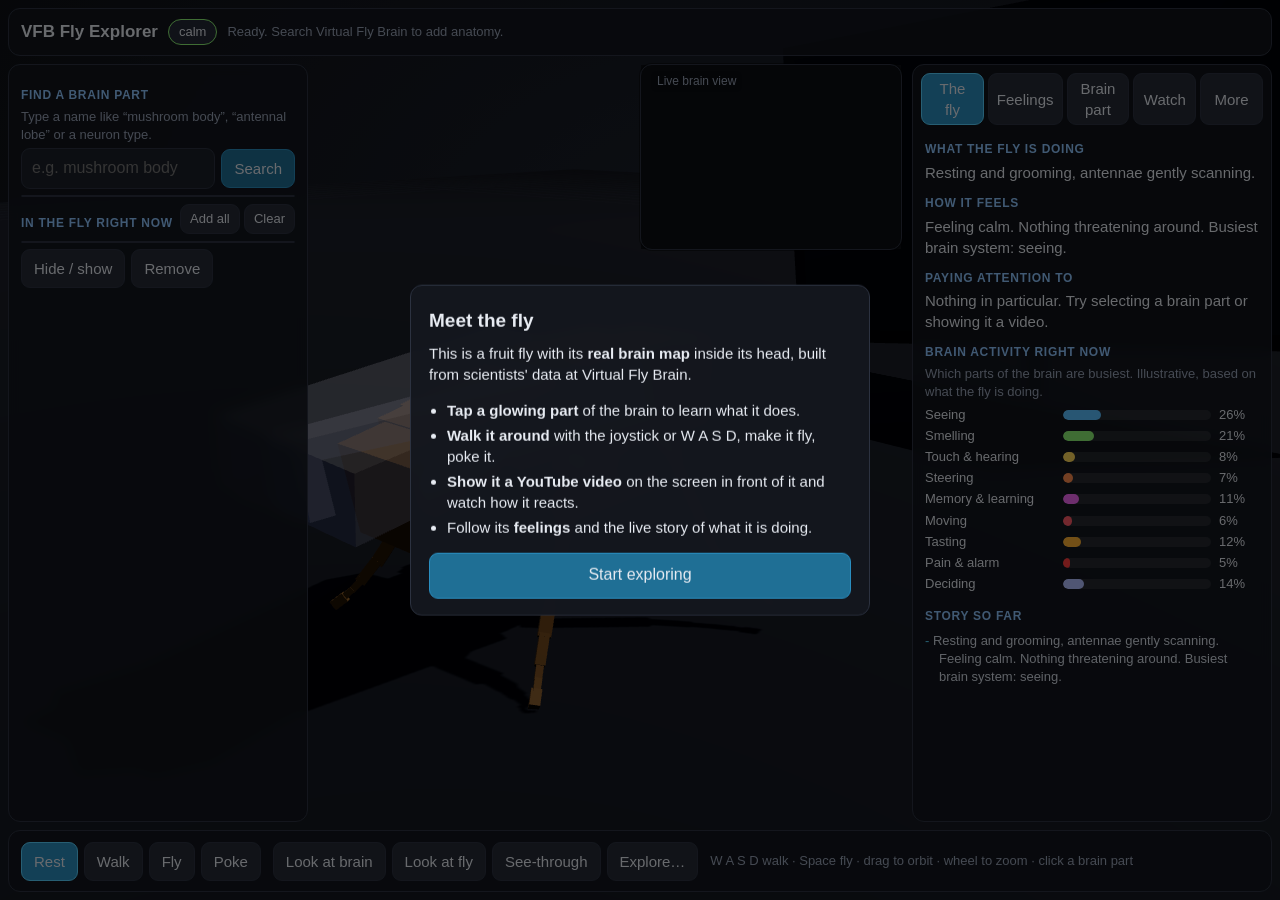
==== web/index.html @ 9fe4135d "Browser-first web app (Three.js), feelings gauges, video screen in 3D, fly's-eye view The web build " ====
<!doctype html>
<html lang="en">
<head>
<meta charset="utf-8">
<meta name="viewport" content="width=device-width, initial-scale=1, viewport-fit=cover, user-scalable=no">
<meta name="description" content="Explore a fruit fly's real brain map inside a walking, flying 3D fly. Show it a video and watch how it reacts.">
<meta name="theme-color" content="#12151c">
<title>VFB Fly Explorer</title>
<link rel="stylesheet" href="styles.css">
<link rel="icon" href="data:image/svg+xml,%3Csvg xmlns='http://www.w3.org/2000/svg' viewBox='0 0 128 128'%3E%3Crect width='128' height='128' rx='24' fill='%231d2330'/%3E%3Cellipse cx='64' cy='70' rx='22' ry='30' fill='%239a6a2c'/%3E%3Ccircle cx='64' cy='38' r='16' fill='%238a5a22'/%3E%3Ccircle cx='55' cy='35' r='6' fill='%23b23a2a'/%3E%3Ccircle cx='73' cy='35' r='6' fill='%23b23a2a'/%3E%3Ccircle cx='64' cy='40' r='7' fill='%2357d2ff'/%3E%3C/svg%3E">
<script type="importmap">
{"imports": {"three": "./vendor/three/three.module.min.js", "three/addons/": "./vendor/three/addons/"}}
</script>
<script>
window.VFB_CONFIG = {
  apiBase: new URLSearchParams(location.search).get('api') || 'https://vfb-fly-explorer-api.onrender.com',
  dataBase: 'data/'
};
</script>
</head>
<body>
<div id="css3d"></div>
<canvas id="gl"></canvas>

<div id="ui">
  <header id="topbar">
    <span class="title">VFB Fly Explorer</span>
    <span id="feeling-chip" class="chip">…</span>
    <span id="status"></span>
  </header>

  <div id="pip" title="Tap to look at the brain up close">
    <span class="pip-label">Live brain view</span>
  </div>

  <aside id="left" class="panel"></aside>

  <section id="panel" class="panel">
    <nav id="tabs">
      <button data-tab="fly">The fly</button>
      <button data-tab="feelings">Feelings</button>
      <button data-tab="brain">Brain part</button>
      <button data-tab="watch">Watch</button>
      <button data-tab="explore" class="mobile-only">Explore</button>
      <button data-tab="more">More</button>
    </nav>
    <button id="sheet-close" class="mobile-only" title="Close">Close</button>
    <div id="tabcontent">

      <div class="tab" id="tab-fly">
        <h3>What the fly is doing</h3><p id="doing">Waking up…</p>
        <h3>How it feels</h3><p id="feeling"></p>
        <h3>Paying attention to</h3><p id="focus"></p>
        <h3>Brain activity right now</h3>
        <p class="hint">Which parts of the brain are busiest. Illustrative, based on what the fly is doing.</p>
        <div id="meters"></div>
        <div class="row between"><h3>Story so far</h3><label id="ai-toggle" hidden><input type="checkbox" id="ai-check" checked> Richer story (AI)</label></div>
        <div id="story"></div>
      </div>

      <div class="tab" id="tab-feelings">
        <h3>How the fly feels</h3>
        <p class="hint">A model of the drives and feelings a fruit fly can have. They rise and fall with what happens to it: pokes hurt, food pleases, danger frightens, flying tires it out.</p>
        <div id="dominant" class="dominant"></div>
        <div id="gauges"></div>
        <p class="hint" id="feelings-note"></p>
      </div>

      <div class="tab" id="tab-brain">
        <h2 id="part-title">Tap a glowing part of the brain</h2>
        <img id="part-thumb" alt="" hidden>
        <button id="part-load" class="primary" hidden>Show it inside the fly</button>
        <div id="part-text">Every glowing shape inside the head is a real brain region or neuron from <a href="https://virtualflybrain.org" target="_blank" rel="noopener">Virtual Fly Brain</a>, mapped by scientists.<br><br>Tap one to read what it does. Use <b>Explore</b> to find more.</div>
      </div>

      <div class="tab" id="tab-watch">
        <h3>Show the fly a video</h3>
        <p class="hint">Paste a YouTube link. It plays on a screen in front of the fly, and the fly reacts to what it sees.</p>
        <form id="link-form" autocomplete="off" class="row">
          <input id="link-input" type="url" inputmode="url" enterkeyhint="go" placeholder="Paste a YouTube link" aria-label="YouTube link">
          <button type="button" id="link-paste">Paste</button>
          <button type="submit" class="primary">Show</button>
        </form>
        <div id="video-info" hidden>
          <p id="video-title" class="strong"></p>
          <div class="row wrap">
            <button id="video-play">Pause</button>
            <button id="video-mute">Unmute</button>
            <button id="video-eye">Fly's eye view</button>
            <button id="video-share">Copy share link</button>
            <button id="video-stop">Stop</button>
          </div>
          <p id="video-summary"></p>
          <div id="video-notes"></div>
        </div>
      </div>

      <div class="tab" id="tab-explore">
        <h3>Find a brain part</h3>
        <p class="hint">Type a name like “mushroom body”, “antennal lobe” or a neuron type.</p>
        <form id="search-form" autocomplete="off" class="row">
          <input id="search-input" type="search" placeholder="e.g. mushroom body" enterkeyhint="search">
          <button type="submit" class="primary">Search</button>
        </form>
        <ul id="results" class="list"></ul>
        <div class="row between"><h3>In the fly right now</h3><span><button id="add-all">Add all</button> <button id="clear-all">Clear</button></span></div>
        <ul id="loaded" class="list"></ul>
        <div class="row"><button id="obj-toggle">Hide / show</button><button id="obj-remove">Remove</button></div>
      </div>

      <div class="tab" id="tab-more">
        <h3>View</h3>
        <div class="row wrap">
          <label><input type="checkbox" id="opt-body" checked> Show body</label>
          <label><input type="checkbox" id="opt-xray"> See-through body</label>
          <label><input type="checkbox" id="opt-brain" checked> Show brain</label>
          <label><input type="checkbox" id="opt-follow" checked> Camera follows fly</label>
        </div>
        <div class="row wrap"><button id="focus-brain">Look at brain</button><button id="focus-fly">Look at fly</button><button id="focus-screen">Look at screen</button><button id="show-tips">Show tips</button></div>
        <h3>Walking</h3>
        <div class="row"><label>Speed <input type="range" id="opt-hz" min="0.5" max="8" step="0.1" value="2.5"></label><label>Step size <input type="range" id="opt-stride" min="5" max="40" step="1" value="20"></label></div>
        <h3>Advanced: brain position in the head</h3>
        <p class="hint">The brain map is placed in the head by estimate. Nudge it here (millimetres) if it looks off.</p>
        <div class="row wrap">
          <label>x <input type="number" id="cal-x" step="0.01" value="0"></label>
          <label>y <input type="number" id="cal-y" step="0.01" value="0"></label>
          <label>z <input type="number" id="cal-z" step="0.01" value="0"></label>
          <label>size <input type="number" id="cal-s" step="0.05" value="1" min="0.1" max="5"></label>
        </div>
        <h3>About</h3>
        <p class="hint">Body: <a href="https://github.com/NeLy-EPFL/flygym" target="_blank" rel="noopener">NeuroMechFly</a> (EPFL, Apache-2.0). Brain: <a href="https://virtualflybrain.org" target="_blank" rel="noopener">Virtual Fly Brain</a>. Behaviour, feelings and the brain-activity glow are illustrative models, not measurements. Code: <a href="https://github.com/biosphobia/vfb" target="_blank" rel="noopener">github.com/biosphobia/vfb</a>.</p>
      </div>

    </div>
  </section>

  <footer id="bottombar">
    <div class="group">
      <button data-behaviour="idle" class="beh">Rest</button>
      <button data-behaviour="walk" class="beh">Walk</button>
      <button data-behaviour="fly" class="beh">Fly</button>
      <button id="poke">Poke</button>
    </div>
    <div class="group">
      <button id="bb-brain">Look at brain</button>
      <button id="bb-fly">Look at fly</button>
      <button id="bb-xray">See-through</button>
      <button id="bb-explore">Explore…</button>
    </div>
    <span class="hint">W A S D walk · Space fly · drag to orbit · wheel to zoom · click a brain part</span>
  </footer>

  <nav id="mobilebar">
    <button data-tab="fly">The fly</button>
    <button data-tab="feelings">Feelings</button>
    <button data-tab="brain">Brain</button>
    <button data-tab="watch">Watch</button>
    <button data-tab="explore">Explore</button>
    <button data-tab="more">More</button>
  </nav>
  <div id="joystick"><div class="knob"></div></div>
  <div id="actions">
    <button data-behaviour="fly" class="beh">Fly</button>
    <button data-behaviour="walk" class="beh">Walk</button>
    <button data-behaviour="idle" class="beh">Rest</button>
    <button id="poke-m">Poke</button>
  </div>

  <div id="welcome-blocker"></div>
  <div id="welcome" class="panel">
    <h2>Meet the fly</h2>
    <p>This is a fruit fly with its <b>real brain map</b> inside its head, built from scientists' data at Virtual Fly Brain.</p>
    <ul>
      <li><b>Tap a glowing part</b> of the brain to learn what it does.</li>
      <li><b>Walk it around</b> with the joystick or W A S D, make it fly, poke it.</li>
      <li><b>Show it a YouTube video</b> on the screen in front of it and watch how it reacts.</li>
      <li>Follow its <b>feelings</b> and the live story of what it is doing.</li>
    </ul>
    <button id="welcome-start" class="primary big">Start exploring</button>
  </div>
</div>

<div id="flyeye" hidden>
  <div id="eye-player"></div>
  <svg id="eye-mosaic" xmlns="http://www.w3.org/2000/svg" width="100%" height="100%">
    <defs>
      <pattern id="hex" width="28" height="48.5" patternUnits="userSpaceOnUse" patternTransform="scale(1.4)">
        <path d="M14 0 L28 8.08 L28 24.25 L14 32.33 L0 24.25 L0 8.08 Z M14 32.33 L28 40.4 L28 56.6 M14 32.33 L0 40.4" fill="none" stroke="rgba(0,0,0,0.55)" stroke-width="1.4"/>
      </pattern>
      <radialGradient id="vig" cx="50%" cy="50%" r="70%"><stop offset="55%" stop-color="rgba(0,0,0,0)"/><stop offset="100%" stop-color="rgba(0,0,0,0.9)"/></radialGradient>
    </defs>
    <rect width="100%" height="100%" fill="url(#hex)"/>
    <rect width="100%" height="100%" fill="url(#vig)"/>
  </svg>
  <div id="eye-hud">
    <div class="eye-title">Fly's eye view</div>
    <div class="eye-sub">This is all the fly sees: the video, beamed straight into its optic lobes through ~800 lenses per eye.</div>
    <div id="eye-meters"></div>
    <button id="eye-close" class="primary">Back to the fly</button>
  </div>
</div>

<div id="loading">
  <div class="spinner"></div>
  <div id="loading-text">Loading the fly and its brain map…</div>
  <div id="loading-sub">A few megabytes the first time. Later visits are faster.</div>
</div>

<script type="module" src="src/main.js"></script>
</body>
</html>
---- web/styles.css ----
:root {
  --bg: #12151c; --panel: rgba(18, 21, 28, 0.86); --panel-solid: #171b23; --line: #2c3240; --text: #e8ecf3;
  --muted: #9aa4b8; --accent: #57d2ff; --accent2: #ffd27a; --danger: #ff6b6b; --radius: 12px;
  --top-h: 48px; --tab-h: 56px;
}
* { box-sizing: border-box; }
html, body { margin: 0; height: 100%; overflow: hidden; background: radial-gradient(1200px 800px at 60% 30%, #1c212c 0%, #0e1016 70%, #090a0e 100%); color: var(--text); font: 15px/1.4 -apple-system, "Segoe UI", Roboto, "Noto Sans", Arial, sans-serif; -webkit-text-size-adjust: 100%; touch-action: none; }
#css3d { position: fixed; inset: 0; z-index: 0; pointer-events: none; overflow: hidden; }
#gl { position: fixed; inset: 0; z-index: 1; display: block; width: 100%; height: 100%; touch-action: none; outline: none; }
#ui { position: fixed; inset: 0; z-index: 2; pointer-events: none; }
#ui > * { pointer-events: auto; }
button, input, select { font: inherit; color: inherit; }
button { background: #262b36; border: 1px solid var(--line); border-radius: 9px; padding: 8px 12px; min-height: 38px; cursor: pointer; }
button:hover { background: #303646; } button:active { background: #3a4152; }
button.primary { background: #1f6f95; border-color: #2a8ec0; } button.primary:hover { background: #2681ad; }
button.big { min-height: 46px; font-size: 16px; width: 100%; }
button[aria-pressed="true"], nav button.active { background: #2a8ec0; border-color: #57d2ff; }
input[type=url], input[type=search], input[type=text], input[type=number] { background: #1b1f28; border: 1px solid var(--line); border-radius: 9px; padding: 8px 10px; min-height: 40px; min-width: 0; font-size: 16px; }
input:focus { outline: none; border-color: var(--accent); }
input[type=number] { width: 84px; }
h2 { margin: 6px 0 8px; font-size: 19px; }
h3 { margin: 12px 0 4px; font-size: 12px; letter-spacing: .06em; text-transform: uppercase; color: #8fc6ff; }
p { margin: 4px 0; } .hint { color: var(--muted); font-size: 13px; } .strong { font-weight: 600; }
a { color: var(--accent); }
.row { display: flex; gap: 6px; align-items: center; } .row.wrap { flex-wrap: wrap; } .row.between { justify-content: space-between; } .row.between button { min-height: 30px; padding: 4px 9px; font-size: 13px; }
.row > input { flex: 1; }
.panel { background: var(--panel); border: 1px solid var(--line); border-radius: var(--radius); backdrop-filter: blur(6px); }
.list { list-style: none; margin: 6px 0; padding: 0; max-height: 200px; overflow: auto; border: 1px solid var(--line); border-radius: 9px; background: rgba(0,0,0,.25); }
.list li { padding: 7px 10px; border-bottom: 1px solid #222733; cursor: pointer; }
.list li:hover { background: #262b36; } .list li.active { background: #2a3d55; }
.list li .tag { color: var(--muted); font-size: 12px; margin-left: 6px; }
.list li.hidden-obj { opacity: .45; text-decoration: line-through; }
.chip { display: inline-block; padding: 3px 10px; border-radius: 999px; background: #232836; border: 1px solid var(--line); font-size: 13px; white-space: nowrap; }

#topbar { position: absolute; top: 8px; left: 8px; right: 8px; height: var(--top-h); display: flex; align-items: center; gap: 10px; padding: 0 12px; background: var(--panel); border: 1px solid var(--line); border-radius: var(--radius); }
#topbar .title { font-weight: 600; font-size: 17px; white-space: nowrap; }
#status { flex: 1; color: var(--muted); font-size: 13px; white-space: nowrap; overflow: hidden; text-overflow: ellipsis; }

#pip { position: absolute; width: 262px; height: 186px; border: 1px solid var(--line); border-radius: var(--radius); background: transparent; box-shadow: 0 0 0 1px rgba(0,0,0,.4); cursor: pointer; }
#pip .pip-label { position: absolute; top: 6px; left: 10px; font-size: 12px; color: var(--muted); background: rgba(10,12,16,.7); padding: 2px 6px; border-radius: 6px; }

#left { position: absolute; left: 8px; top: calc(var(--top-h) + 16px); bottom: 78px; width: 300px; padding: 10px 12px; overflow: auto; }
#panel { position: absolute; right: 8px; top: calc(var(--top-h) + 16px); bottom: 78px; width: 360px; display: flex; flex-direction: column; overflow: hidden; }
#tabs { display: flex; gap: 4px; padding: 8px 8px 0; flex-wrap: wrap; }
#sheet-close { margin: 6px 8px 0; align-self: center; min-width: 120px; }
#tabs button { flex: 1; min-height: 34px; padding: 4px 8px; }
#tabcontent { flex: 1; overflow: auto; padding: 4px 12px 12px; }
.tab { display: none; } .tab.active { display: block; }
#meters .m, #gauges .g { display: grid; grid-template-columns: 130px 1fr 40px; gap: 8px; align-items: center; margin: 3px 0; font-size: 13px; }
.bar { height: 10px; border-radius: 5px; background: rgba(255,255,255,.08); overflow: hidden; }
.bar > i { display: block; height: 100%; width: 0; border-radius: 5px; transition: width .35s ease; }
#gauges .g { grid-template-columns: 110px 1fr 40px; }
#gauges .bar { height: 14px; border-radius: 7px; }
.dominant { font-size: 17px; margin: 6px 0 10px; padding: 8px 12px; border-radius: 9px; background: #232836; border: 1px solid var(--line); }
#story, #video-notes { font-size: 13px; color: #d5dbe6; max-height: 180px; overflow: auto; }
#story p, #video-notes p { margin: 3px 0; padding-left: 14px; text-indent: -14px; }
#story p.ai::before { content: "AI "; color: var(--accent2); font-weight: 600; }
#story p:not(.ai)::before { content: "- "; color: var(--accent); }
#part-thumb { width: 100%; max-height: 160px; object-fit: contain; background: #000; border-radius: 9px; margin: 6px 0; }

#bottombar { position: absolute; left: 8px; right: 8px; bottom: 8px; height: 62px; display: flex; align-items: center; gap: 12px; padding: 0 12px; background: var(--panel); border: 1px solid var(--line); border-radius: var(--radius); overflow: hidden; }
#bottombar .group { display: flex; gap: 6px; } #bottombar .hint { white-space: nowrap; overflow: hidden; text-overflow: ellipsis; }

#mobilebar { position: absolute; left: 6px; right: 6px; bottom: 6px; height: var(--tab-h); display: none; gap: 4px; }
#mobilebar button { flex: 1; padding: 4px 2px; font-size: 13px; min-height: 100%; }
#joystick { position: absolute; left: 12px; bottom: calc(var(--tab-h) + 20px); width: 150px; height: 150px; border-radius: 50%; background: rgba(255,255,255,.07); border: 2px solid rgba(255,255,255,.35); display: none; touch-action: none; }
#joystick .knob { position: absolute; left: 50%; top: 50%; width: 62px; height: 62px; margin: -31px 0 0 -31px; border-radius: 50%; background: rgba(255,255,255,.55); border: 3px solid rgba(87,210,255,.9); }
#actions { position: absolute; right: 12px; bottom: calc(var(--tab-h) + 20px); display: none; flex-direction: column; gap: 8px; }
#actions button { width: 80px; min-height: 46px; }
.mobile-only { display: none !important; }

#welcome-blocker { position: absolute; inset: 0; background: rgba(0,0,0,.55); }
#welcome { position: absolute; left: 50%; top: 50%; transform: translate(-50%, -50%); width: min(460px, calc(100% - 32px)); padding: 16px 18px; background: rgba(20,23,30,.97); }
#welcome ul { padding-left: 18px; } #welcome li { margin: 4px 0; }

#flyeye { position: fixed; inset: 0; z-index: 5; background: #000; }
#flyeye[hidden] { display: none; }
#eye-player { position: absolute; inset: 0; } #eye-player iframe { width: 100%; height: 100%; border: 0; filter: saturate(1.4) contrast(1.15) blur(1.2px); }
#eye-mosaic { position: absolute; inset: 0; pointer-events: none; }
#eye-hud { position: absolute; left: 12px; right: 12px; bottom: 16px; padding: 12px 14px; background: rgba(10,12,16,.78); border: 1px solid var(--line); border-radius: var(--radius); }
.eye-title { font-size: 20px; font-weight: 600; } .eye-sub { color: var(--muted); font-size: 13px; margin: 4px 0 8px; }
#eye-meters .m { display: grid; grid-template-columns: 130px 1fr 40px; gap: 8px; align-items: center; margin: 3px 0; font-size: 13px; }
#eye-close { margin-top: 8px; }

#loading { position: fixed; inset: 0; z-index: 6; background: var(--bg); display: flex; flex-direction: column; align-items: center; justify-content: center; gap: 12px; }
#loading[hidden] { display: none; }
#loading-sub { color: var(--muted); font-size: 13px; }
.spinner { width: 42px; height: 42px; border: 4px solid #2c3240; border-top-color: var(--accent); border-radius: 50%; animation: spin 1s linear infinite; }
@keyframes spin { to { transform: rotate(360deg); } }

.screen-frame { width: 640px; height: 360px; background: #000; overflow: hidden; }
.screen-frame iframe { width: 100%; height: 100%; border: 0; }

/* ---------- compact (phones, small tablets) ---------- */
@media (max-width: 979px), (max-height: 539px) {
  body { font-size: 16px; }
  #left, #bottombar { display: none; }
  .mobile-only { display: inline-block !important; }
  #mobilebar { display: flex; }
  body.touch #joystick, body.touch #actions { display: flex; }
  body.sheet-open #joystick, body.sheet-open #actions { display: none; }
  #panel { left: 6px; right: 6px; top: auto; bottom: calc(var(--tab-h) + 12px); width: auto; height: min(58vh, 520px); display: none; }
  body.sheet-open #panel { display: flex; }
  #tabs { display: none; }
  #pip { width: 168px; height: 130px; right: 8px; top: calc(var(--top-h) + 16px); }
  #topbar .title { font-size: 15px; }
  #meters .m, #eye-meters .m { grid-template-columns: 110px 1fr 36px; }
}
@media (min-width: 980px) and (min-height: 540px) {
  #pip { right: 378px; top: calc(var(--top-h) + 16px); }
  #panel button.mobile-only, #mobilebar { display: none; }
}
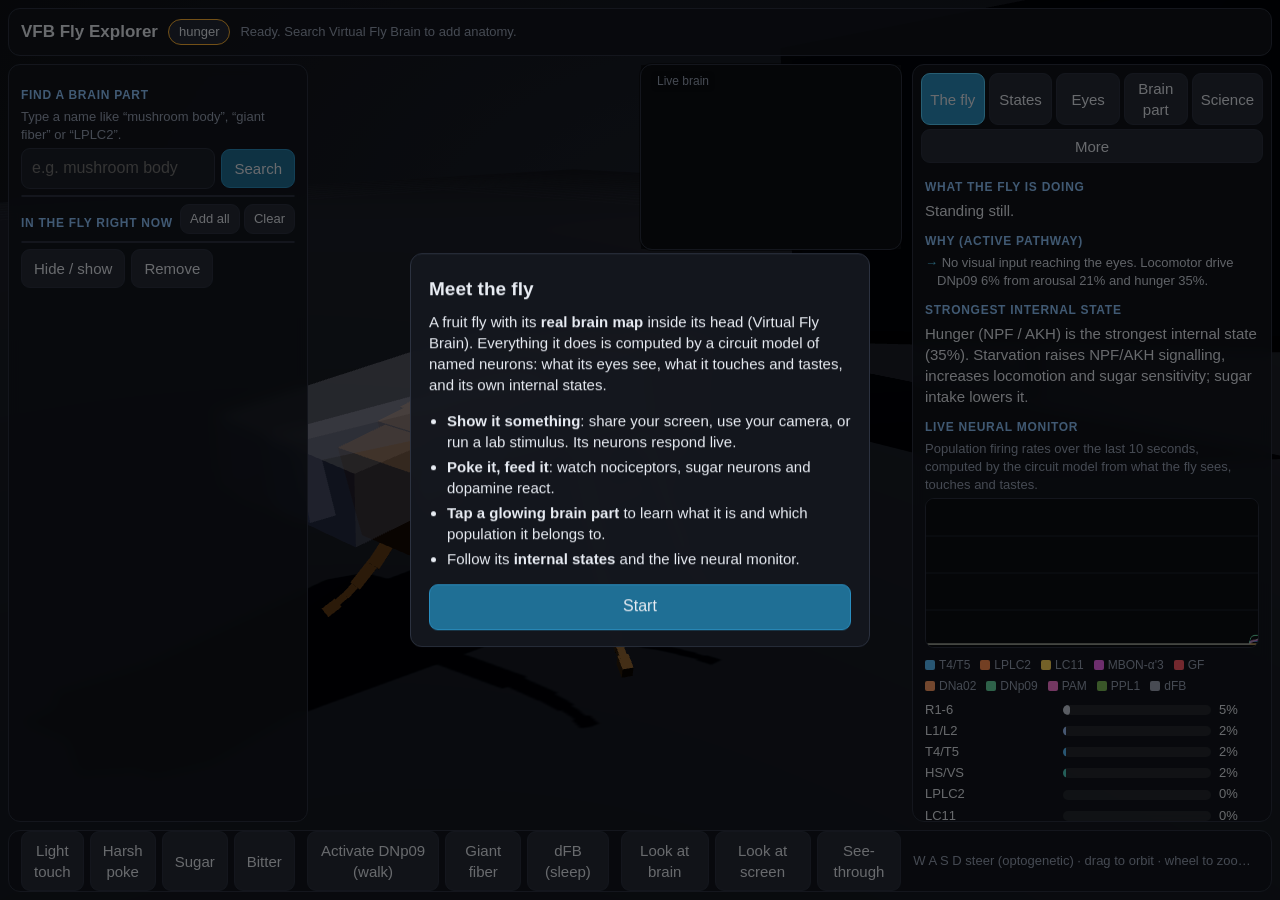
==== commit 93a0b133: "Mechanistic circuit model: behaviour and internal states computed from real input Replaces the illus" ====
--- a/web/index.html
+++ b/web/index.html
@@ -3,7 +3,7 @@
 <head>
 <meta charset="utf-8">
 <meta name="viewport" content="width=device-width, initial-scale=1, viewport-fit=cover, user-scalable=no">
-<meta name="description" content="Explore a fruit fly's real brain map inside a walking, flying 3D fly. Show it a video and watch how it reacts.">
+<meta name="description" content="A fruit fly whose behaviour and internal states are computed by a circuit model of its real brain map. Show it what you see and watch its neurons respond.">
 <meta name="theme-color" content="#12151c">
 <title>VFB Fly Explorer</title>
 <link rel="stylesheet" href="styles.css">
@@ -12,10 +12,7 @@
 {"imports": {"three": "./vendor/three/three.module.min.js", "three/addons/": "./vendor/three/addons/"}}
 </script>
 <script>
-window.VFB_CONFIG = {
-  apiBase: new URLSearchParams(location.search).get('api') || 'https://vfb-fly-explorer-api.onrender.com',
-  dataBase: 'data/'
-};
+window.VFB_CONFIG = { apiBase: new URLSearchParams(location.search).get('api') || 'https://vfb-fly-explorer-api.onrender.com', dataBase: 'data/' };
 </script>
 </head>
 <body>
@@ -29,18 +26,17 @@
     <span id="status"></span>
   </header>
 
-  <div id="pip" title="Tap to look at the brain up close">
-    <span class="pip-label">Live brain view</span>
-  </div>
+  <div id="pip" title="Tap to look at the brain up close"><span class="pip-label">Live brain</span></div>
 
   <aside id="left" class="panel"></aside>
 
   <section id="panel" class="panel">
     <nav id="tabs">
       <button data-tab="fly">The fly</button>
-      <button data-tab="feelings">Feelings</button>
+      <button data-tab="states">States</button>
+      <button data-tab="eyes">Eyes</button>
       <button data-tab="brain">Brain part</button>
-      <button data-tab="watch">Watch</button>
+      <button data-tab="science">Science</button>
       <button data-tab="explore" class="mobile-only">Explore</button>
       <button data-tab="more">More</button>
     </nav>
@@ -49,33 +45,47 @@
 
       <div class="tab" id="tab-fly">
         <h3>What the fly is doing</h3><p id="doing">Waking up…</p>
-        <h3>How it feels</h3><p id="feeling"></p>
-        <h3>Paying attention to</h3><p id="focus"></p>
-        <h3>Brain activity right now</h3>
-        <p class="hint">Which parts of the brain are busiest. Illustrative, based on what the fly is doing.</p>
+        <h3>Why (active pathway)</h3><div id="pathways" class="pathways"></div>
+        <h3>Strongest internal state</h3><p id="feeling"></p>
+        <h3>Live neural monitor</h3>
+        <p class="hint">Population firing rates over the last 10 seconds, computed by the circuit model from what the fly sees, touches and tastes.</p>
+        <canvas id="monitor" width="640" height="200"></canvas>
+        <div id="monitor-legend" class="legend"></div>
         <div id="meters"></div>
-        <div class="row between"><h3>Story so far</h3><label id="ai-toggle" hidden><input type="checkbox" id="ai-check" checked> Richer story (AI)</label></div>
+        <div class="row between"><h3>Story so far</h3><label id="ai-toggle" hidden><input type="checkbox" id="ai-check" checked> Rephrase with AI</label></div>
         <div id="story"></div>
       </div>
 
-      <div class="tab" id="tab-feelings">
-        <h3>How the fly feels</h3>
-        <p class="hint">A model of the drives and feelings a fruit fly can have. They rise and fall with what happens to it: pokes hurt, food pleases, danger frightens, flying tires it out.</p>
+      <div class="tab" id="tab-states">
+        <h3>Internal states</h3>
+        <p class="hint">Not guesses: each gauge is the level of a state variable in the circuit model, updated only by sensory input and time. Each has an identified circuit in fruit-fly neuroscience (tap a gauge for the reference).</p>
         <div id="dominant" class="dominant"></div>
         <div id="gauges"></div>
-        <p class="hint" id="feelings-note"></p>
-      </div>
-
-      <div class="tab" id="tab-brain">
-        <h2 id="part-title">Tap a glowing part of the brain</h2>
-        <img id="part-thumb" alt="" hidden>
-        <button id="part-load" class="primary" hidden>Show it inside the fly</button>
-        <div id="part-text">Every glowing shape inside the head is a real brain region or neuron from <a href="https://virtualflybrain.org" target="_blank" rel="noopener">Virtual Fly Brain</a>, mapped by scientists.<br><br>Tap one to read what it does. Use <b>Explore</b> to find more.</div>
-      </div>
-
-      <div class="tab" id="tab-watch">
-        <h3>Show the fly a video</h3>
-        <p class="hint">Paste a YouTube link. It plays on a screen in front of the fly, and the fly reacts to what it sees.</p>
+        <p class="hint">Fruit flies do not have human emotions. These are the measurable internal states that change their behaviour, named as the literature names them.</p>
+      </div>
+
+      <div class="tab" id="tab-eyes">
+        <h3>What the fly sees</h3>
+        <p class="hint">The fly's eyes only respond to pixels this page is allowed to read. Choose an input; its frames go straight into the photoreceptor model at the same moment you see them.</p>
+        <p id="eye-status" class="strong">Eyes: nothing in view.</p>
+        <div class="row wrap">
+          <button id="src-share" class="primary" title="Share the tab or window playing your video (PC browsers)">Share screen / tab</button>
+          <button id="src-camera">Use camera</button>
+          <label class="filebtn"><input type="file" id="src-file" accept="video/*"> Video file</label>
+          <button id="src-stop">Stop input</button>
+        </div>
+        <h3>Lab stimuli on the fly's screen</h3>
+        <p class="hint">Classic stimuli used in fly experiments. Watch the pathway light up and the fly respond.</p>
+        <div class="row wrap">
+          <button data-stim="loom">Looming disc</button>
+          <button data-stim="grating-l">Grating ←</button>
+          <button data-stim="grating-r">Grating →</button>
+          <button data-stim="object">Moving bar</button>
+          <button data-stim="flicker">Flicker</button>
+          <button data-stim="blank">Blank</button>
+        </div>
+        <h3>YouTube on the screen</h3>
+        <p class="hint">Plays on the screen for you. Browsers do not let the page read a YouTube player's pixels, so the fly cannot see it until you <b>Share this tab</b> (PC). On phones use the camera or a video file.</p>
         <form id="link-form" autocomplete="off" class="row">
           <input id="link-input" type="url" inputmode="url" enterkeyhint="go" placeholder="Paste a YouTube link" aria-label="YouTube link">
           <button type="button" id="link-paste">Paste</button>
@@ -86,18 +96,34 @@
           <div class="row wrap">
             <button id="video-play">Pause</button>
             <button id="video-mute">Unmute</button>
-            <button id="video-eye">Fly's eye view</button>
-            <button id="video-share">Copy share link</button>
-            <button id="video-stop">Stop</button>
+            <button id="video-share">Copy link</button>
+            <button id="video-stop">Stop video</button>
           </div>
-          <p id="video-summary"></p>
-          <div id="video-notes"></div>
-        </div>
+        </div>
+        <div class="row wrap"><button id="open-eye" class="primary">Fly's eye view</button></div>
+      </div>
+
+      <div class="tab" id="tab-brain">
+        <h2 id="part-title">Tap a glowing part of the brain</h2>
+        <p id="part-model" class="hint"></p>
+        <img id="part-thumb" alt="" hidden>
+        <button id="part-load" class="primary" hidden>Show it inside the fly</button>
+        <div id="part-text">Every glowing shape inside the head is a real brain region or neuron from <a href="https://virtualflybrain.org" target="_blank" rel="noopener">Virtual Fly Brain</a>. Its glow is the firing rate of the model population that lives there.</div>
+      </div>
+
+      <div class="tab" id="tab-science">
+        <h3>How this works</h3>
+        <p class="hint">Sensory input → identified neuron populations → descending neurons → body. Nothing is inferred from text or titles. The model is rate-based and simplified, but every link below is a published pathway. Live values update as you watch.</p>
+        <div id="circuits"></div>
+        <h3>Internal states and their circuits</h3>
+        <div id="state-refs"></div>
+        <h3>Limits</h3>
+        <p class="hint">This is a mechanistic sketch, not the 140,000-neuron connectome simulation. Populations are lumped, rates are normalised, and constants are tuned to reproduce the published behaviours (optomotor turning, looming escape, fixation, PER, sleep homeostasis). Colour vision, olfaction, courtship and aggression circuits are not modelled yet.</p>
       </div>
 
       <div class="tab" id="tab-explore">
         <h3>Find a brain part</h3>
-        <p class="hint">Type a name like “mushroom body”, “antennal lobe” or a neuron type.</p>
+        <p class="hint">Type a name like “mushroom body”, “giant fiber” or “LPLC2”.</p>
         <form id="search-form" autocomplete="off" class="row">
           <input id="search-input" type="search" placeholder="e.g. mushroom body" enterkeyhint="search">
           <button type="submit" class="primary">Search</button>
@@ -117,8 +143,8 @@
           <label><input type="checkbox" id="opt-follow" checked> Camera follows fly</label>
         </div>
         <div class="row wrap"><button id="focus-brain">Look at brain</button><button id="focus-fly">Look at fly</button><button id="focus-screen">Look at screen</button><button id="show-tips">Show tips</button></div>
-        <h3>Walking</h3>
-        <div class="row"><label>Speed <input type="range" id="opt-hz" min="0.5" max="8" step="0.1" value="2.5"></label><label>Step size <input type="range" id="opt-stride" min="5" max="40" step="1" value="20"></label></div>
+        <h3>Animation</h3>
+        <div class="row"><label>Step rate <input type="range" id="opt-hz" min="0.5" max="8" step="0.1" value="2.5"></label><label>Step size <input type="range" id="opt-stride" min="5" max="40" step="1" value="20"></label></div>
         <h3>Advanced: brain position in the head</h3>
         <p class="hint">The brain map is placed in the head by estimate. Nudge it here (millimetres) if it looks off.</p>
         <div class="row wrap">
@@ -128,73 +154,67 @@
           <label>size <input type="number" id="cal-s" step="0.05" value="1" min="0.1" max="5"></label>
         </div>
         <h3>About</h3>
-        <p class="hint">Body: <a href="https://github.com/NeLy-EPFL/flygym" target="_blank" rel="noopener">NeuroMechFly</a> (EPFL, Apache-2.0). Brain: <a href="https://virtualflybrain.org" target="_blank" rel="noopener">Virtual Fly Brain</a>. Behaviour, feelings and the brain-activity glow are illustrative models, not measurements. Code: <a href="https://github.com/biosphobia/vfb" target="_blank" rel="noopener">github.com/biosphobia/vfb</a>.</p>
+        <p class="hint">Body: <a href="https://github.com/NeLy-EPFL/flygym" target="_blank" rel="noopener">NeuroMechFly</a> (EPFL, Apache-2.0). Brain: <a href="https://virtualflybrain.org" target="_blank" rel="noopener">Virtual Fly Brain</a>. Circuit model: see the Science tab. Code: <a href="https://github.com/biosphobia/vfb" target="_blank" rel="noopener">github.com/biosphobia/vfb</a>.</p>
       </div>
 
     </div>
   </section>
 
   <footer id="bottombar">
-    <div class="group">
-      <button data-behaviour="idle" class="beh">Rest</button>
-      <button data-behaviour="walk" class="beh">Walk</button>
-      <button data-behaviour="fly" class="beh">Fly</button>
-      <button id="poke">Poke</button>
+    <div class="group" title="Stimuli (sensory input)">
+      <button id="poke">Light touch</button>
+      <button id="poke-harsh">Harsh poke</button>
+      <button id="sugar">Sugar</button>
+      <button id="bitter">Bitter</button>
+    </div>
+    <div class="group" title="Optogenetic activation (switch neurons on directly)">
+      <button data-opto="walk" class="opto">Activate DNp09 (walk)</button>
+      <button data-opto="gf" class="opto">Giant fiber</button>
+      <button data-opto="dfb" class="opto">dFB (sleep)</button>
     </div>
     <div class="group">
       <button id="bb-brain">Look at brain</button>
-      <button id="bb-fly">Look at fly</button>
+      <button id="bb-screen">Look at screen</button>
       <button id="bb-xray">See-through</button>
-      <button id="bb-explore">Explore…</button>
-    </div>
-    <span class="hint">W A S D walk · Space fly · drag to orbit · wheel to zoom · click a brain part</span>
+    </div>
+    <span class="hint">W A S D steer (optogenetic) · drag to orbit · wheel to zoom · click a brain part</span>
   </footer>
 
   <nav id="mobilebar">
     <button data-tab="fly">The fly</button>
-    <button data-tab="feelings">Feelings</button>
+    <button data-tab="states">States</button>
+    <button data-tab="eyes">Eyes</button>
     <button data-tab="brain">Brain</button>
-    <button data-tab="watch">Watch</button>
     <button data-tab="explore">Explore</button>
     <button data-tab="more">More</button>
   </nav>
-  <div id="joystick"><div class="knob"></div></div>
+  <div id="joystick" title="Optogenetic steering"><div class="knob"></div></div>
   <div id="actions">
-    <button data-behaviour="fly" class="beh">Fly</button>
-    <button data-behaviour="walk" class="beh">Walk</button>
-    <button data-behaviour="idle" class="beh">Rest</button>
-    <button id="poke-m">Poke</button>
+    <button id="poke-m">Touch</button>
+    <button id="sugar-m">Sugar</button>
+    <button id="loom-m">Loom</button>
+    <button data-opto="walk" class="opto">Walk</button>
   </div>
 
   <div id="welcome-blocker"></div>
   <div id="welcome" class="panel">
     <h2>Meet the fly</h2>
-    <p>This is a fruit fly with its <b>real brain map</b> inside its head, built from scientists' data at Virtual Fly Brain.</p>
+    <p>A fruit fly with its <b>real brain map</b> inside its head (Virtual Fly Brain). Everything it does is computed by a circuit model of named neurons: what its eyes see, what it touches and tastes, and its own internal states.</p>
     <ul>
-      <li><b>Tap a glowing part</b> of the brain to learn what it does.</li>
-      <li><b>Walk it around</b> with the joystick or W A S D, make it fly, poke it.</li>
-      <li><b>Show it a YouTube video</b> on the screen in front of it and watch how it reacts.</li>
-      <li>Follow its <b>feelings</b> and the live story of what it is doing.</li>
+      <li><b>Show it something</b>: share your screen, use your camera, or run a lab stimulus. Its neurons respond live.</li>
+      <li><b>Poke it, feed it</b>: watch nociceptors, sugar neurons and dopamine react.</li>
+      <li><b>Tap a glowing brain part</b> to learn what it is and which population it belongs to.</li>
+      <li>Follow its <b>internal states</b> and the live neural monitor.</li>
     </ul>
-    <button id="welcome-start" class="primary big">Start exploring</button>
+    <button id="welcome-start" class="primary big">Start</button>
   </div>
 </div>
 
 <div id="flyeye" hidden>
-  <div id="eye-player"></div>
-  <svg id="eye-mosaic" xmlns="http://www.w3.org/2000/svg" width="100%" height="100%">
-    <defs>
-      <pattern id="hex" width="28" height="48.5" patternUnits="userSpaceOnUse" patternTransform="scale(1.4)">
-        <path d="M14 0 L28 8.08 L28 24.25 L14 32.33 L0 24.25 L0 8.08 Z M14 32.33 L28 40.4 L28 56.6 M14 32.33 L0 40.4" fill="none" stroke="rgba(0,0,0,0.55)" stroke-width="1.4"/>
-      </pattern>
-      <radialGradient id="vig" cx="50%" cy="50%" r="70%"><stop offset="55%" stop-color="rgba(0,0,0,0)"/><stop offset="100%" stop-color="rgba(0,0,0,0.9)"/></radialGradient>
-    </defs>
-    <rect width="100%" height="100%" fill="url(#hex)"/>
-    <rect width="100%" height="100%" fill="url(#vig)"/>
-  </svg>
+  <canvas id="eye-canvas"></canvas>
   <div id="eye-hud">
     <div class="eye-title">Fly's eye view</div>
-    <div class="eye-sub">This is all the fly sees: the video, beamed straight into its optic lobes through ~800 lenses per eye.</div>
+    <div class="eye-sub">Each cell is one sampled ommatidium: the luminance its photoreceptors receive right now. Arrows are the T4/T5 motion signals. Red flash = giant fiber.</div>
     <div id="eye-meters"></div>
     <button id="eye-close" class="primary">Back to the fly</button>
   </div>
--- a/web/styles.css
+++ b/web/styles.css
@@ -49,7 +49,8 @@
 #meters .m, #gauges .g { display: grid; grid-template-columns: 130px 1fr 40px; gap: 8px; align-items: center; margin: 3px 0; font-size: 13px; }
 .bar { height: 10px; border-radius: 5px; background: rgba(255,255,255,.08); overflow: hidden; }
 .bar > i { display: block; height: 100%; width: 0; border-radius: 5px; transition: width .35s ease; }
-#gauges .g { grid-template-columns: 110px 1fr 40px; }
+#gauges .g { grid-template-columns: 150px 1fr 40px; cursor: help; }
+#gauges .g.open { grid-template-columns: 1fr; } #gauges .g .desc { grid-column: 1 / -1; color: var(--muted); font-size: 12px; margin: 2px 0 6px; }
 #gauges .bar { height: 14px; border-radius: 7px; }
 .dominant { font-size: 17px; margin: 6px 0 10px; padding: 8px 12px; border-radius: 9px; background: #232836; border: 1px solid var(--line); }
 #story, #video-notes { font-size: 13px; color: #d5dbe6; max-height: 180px; overflow: auto; }
@@ -66,7 +67,7 @@
 #joystick { position: absolute; left: 12px; bottom: calc(var(--tab-h) + 20px); width: 150px; height: 150px; border-radius: 50%; background: rgba(255,255,255,.07); border: 2px solid rgba(255,255,255,.35); display: none; touch-action: none; }
 #joystick .knob { position: absolute; left: 50%; top: 50%; width: 62px; height: 62px; margin: -31px 0 0 -31px; border-radius: 50%; background: rgba(255,255,255,.55); border: 3px solid rgba(87,210,255,.9); }
 #actions { position: absolute; right: 12px; bottom: calc(var(--tab-h) + 20px); display: none; flex-direction: column; gap: 8px; }
-#actions button { width: 80px; min-height: 46px; }
+#actions button { width: 84px; min-height: 44px; font-size: 14px; }
 .mobile-only { display: none !important; }
 
 #welcome-blocker { position: absolute; inset: 0; background: rgba(0,0,0,.55); }
@@ -75,8 +76,20 @@
 
 #flyeye { position: fixed; inset: 0; z-index: 5; background: #000; }
 #flyeye[hidden] { display: none; }
-#eye-player { position: absolute; inset: 0; } #eye-player iframe { width: 100%; height: 100%; border: 0; filter: saturate(1.4) contrast(1.15) blur(1.2px); }
-#eye-mosaic { position: absolute; inset: 0; pointer-events: none; }
+#eye-canvas { position: absolute; inset: 0; width: 100%; height: 100%; }
+#monitor { width: 100%; height: 150px; background: #0b0d12; border: 1px solid var(--line); border-radius: 9px; }
+.legend { display: flex; flex-wrap: wrap; gap: 4px 10px; font-size: 12px; color: var(--muted); margin: 4px 0 6px; }
+.legend i { display: inline-block; width: 10px; height: 10px; border-radius: 2px; margin-right: 4px; vertical-align: -1px; }
+.pathways { font-size: 13px; color: #d5dbe6; } .pathways p { margin: 3px 0; padding-left: 12px; text-indent: -12px; } .pathways p::before { content: "→ "; color: var(--accent); }
+.circuit { border: 1px solid var(--line); border-radius: 9px; padding: 8px 10px; margin: 6px 0; background: rgba(0,0,0,.2); }
+.circuit .chain { display: flex; flex-wrap: wrap; gap: 4px; align-items: center; margin: 4px 0; }
+.circuit .node { padding: 2px 8px; border-radius: 999px; border: 1px solid var(--line); font-size: 12px; background: #1b1f28; }
+.circuit .node b { color: var(--accent2); } .circuit .arrow { color: var(--muted); }
+.circuit .ref, .stateref .ref { color: var(--muted); font-size: 12px; }
+.stateref { margin: 6px 0; padding-left: 10px; border-left: 3px solid var(--line); }
+.filebtn { display: inline-flex; align-items: center; padding: 8px 12px; min-height: 38px; background: #262b36; border: 1px solid var(--line); border-radius: 9px; cursor: pointer; }
+.filebtn input { display: none; }
+button.opto[aria-pressed="true"] { background: #7a4d1f; border-color: #ffb333; }
 #eye-hud { position: absolute; left: 12px; right: 12px; bottom: 16px; padding: 12px 14px; background: rgba(10,12,16,.78); border: 1px solid var(--line); border-radius: var(--radius); }
 .eye-title { font-size: 20px; font-weight: 600; } .eye-sub { color: var(--muted); font-size: 13px; margin: 4px 0 8px; }
 #eye-meters .m { display: grid; grid-template-columns: 130px 1fr 40px; gap: 8px; align-items: center; margin: 3px 0; font-size: 13px; }
